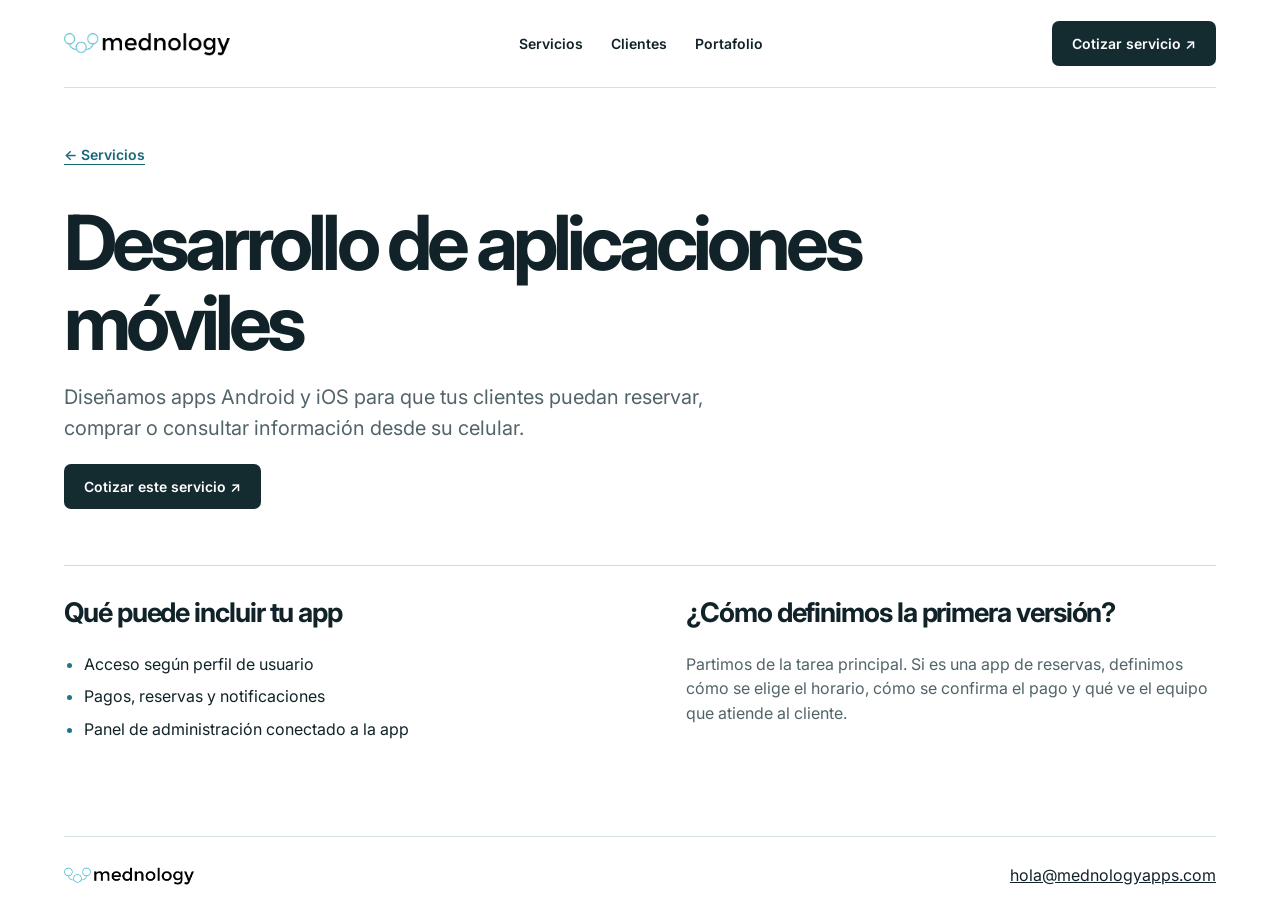
==== servicios/aplicaciones-moviles/index.html @ 37d96a36 "Incorporar mockup móvil y seis páginas de servicios" ====
<!doctype html><html lang="es-PE"><head><meta charset="utf-8"><meta name="viewport" content="width=device-width,initial-scale=1"><title>Desarrollo de aplicaciones móviles en Perú | Mednology Apps</title><meta name="description" content="Diseñamos apps Android y iOS para que tus clientes puedan reservar, comprar o consultar información desde su celular."><link rel="canonical" href="https://mednologyapps.com/servicios/aplicaciones-moviles/"><meta property="og:title" content="Desarrollo de aplicaciones móviles | Mednology Apps"><meta property="og:description" content="Diseñamos apps Android y iOS para que tus clientes puedan reservar, comprar o consultar información desde su celular."><meta property="og:image" content="https://mednologyapps.com/mednology.png"><meta property="og:type" content="website"><link rel="preconnect" href="https://fonts.googleapis.com"><link rel="stylesheet" href="https://fonts.googleapis.com/css2?family=Inter:wght@400;500;600;700;800&display=swap"><link rel="stylesheet" href="/site.css"><script type="application/ld+json">{"@context":"https://schema.org","@type":"Organization","name":"Mednology Apps","url":"https://mednologyapps.com/","logo":"https://mednologyapps.com/mednology.png","email":"hola@mednologyapps.com","areaServed":"PE"}</script></head><body><header><a href="/" aria-label="Mednology Apps, inicio"><img src="/mednology.png" alt="Mednology Apps"></a><nav><a href="/#servicios">Servicios</a><a href="/#clientes">Clientes</a><a href="/#portafolio">Portafolio</a></nav><a class="btn" href="/#cotizar">Cotizar servicio ↗</a></header><main class="detail"><a class="back" href="/#servicios">← Servicios</a><h1>Desarrollo de aplicaciones móviles</h1><p class="intro">Diseñamos apps Android y iOS para que tus clientes puedan reservar, comprar o consultar información desde su celular.</p><a class="btn" href="/#cotizar">Cotizar este servicio ↗</a><div class="details"><section><h2>Qué puede incluir tu app</h2><ul><li>Acceso según perfil de usuario</li><li>Pagos, reservas y notificaciones</li><li>Panel de administración conectado a la app</li></ul></section><section><h2>¿Cómo definimos la primera versión?</h2><p>Partimos de la tarea principal. Si es una app de reservas, definimos cómo se elige el horario, cómo se confirma el pago y qué ve el equipo que atiende al cliente.</p></section></div></main><footer><img src="/mednology.png" alt="Mednology Apps"><a href="mailto:hola@mednologyapps.com">hola@mednologyapps.com</a></footer></body></html>
---- site.css ----
*{box-sizing:border-box}html{scroll-behavior:smooth;scroll-padding-top:30px}body{margin:0;color:#112329;background:white;font:16px/1.55 Inter,Arial,sans-serif}header,main,footer{width:min(1240px,90%);margin:auto}header,footer,nav{display:flex;align-items:center;justify-content:space-between;gap:28px}header{height:88px;border-bottom:1px solid #d5e2e4}header img,footer img{width:166px;display:block}a{color:inherit}nav a,.btn,.link{text-decoration:none}nav a,.link{font-size:14px;font-weight:600}a:hover{text-decoration:underline}.btn,button{display:inline-flex;justify-content:center;align-items:center;background:#142b30;color:white;border:0;padding:14px 20px;border-radius:7px;font:600 14px Inter,Arial,sans-serif;cursor:pointer}.btn:hover,button:hover{background:#225259;text-decoration:none}.hero{display:grid;grid-template-columns:1fr 1fr;align-items:center;gap:5%;padding:70px 0}.hero h1{font-size:clamp(48px,5.8vw,86px);line-height:1.01;letter-spacing:-.076em;max-width:650px;margin:0}.hero em{font-style:normal;color:#167b89}.hero p{max-width:490px;font-size:18px;margin:25px 0 30px}.link{margin-left:16px}.board{background:#eff9fa;border:1px solid #d1e7e9;border-radius:18px;overflow:hidden;aspect-ratio:1.24}.board canvas{width:100%;height:100%;display:block}p{color:#526469}h2{font-size:clamp(36px,4vw,58px);line-height:1.08;letter-spacing:-.065em;margin:0 0 24px}h2 span{color:#52b8c8}#clientes{border-block:1px solid #d5e2e4;padding:25px 0}#clientes h2{font-size:13px;letter-spacing:.02em;color:#526469;margin:0 0 19px}.marquee{overflow:hidden}.track,.track div{display:flex;width:max-content;align-items:center}.track{animation:loop 50s linear infinite}.track b{font-size:23px;letter-spacing:-.04em;margin-right:58px;color:#45565b}.track:hover{animation-play-state:paused}@keyframes loop{to{transform:translateX(-50%)}}#servicios,#cotizar{padding:80px 0}.grid{display:grid;grid-template-columns:repeat(3,1fr);gap:0 28px}article{border-top:1px solid #c3d7db;padding:24px 0}article i{font:500 30px monospace;color:#187a8a}h3{font-size:22px;letter-spacing:-.04em;margin:18px 0 8px}article p{margin:0}#portafolio,#cotizar{display:grid;grid-template-columns:1fr 1fr;gap:6%;align-items:start}#portafolio{background:#e8f7f8;border-radius:14px;padding:42px}#portafolio h2{font-size:38px}form{display:grid;gap:14px}#cotizar form{grid-template-columns:1fr 1fr}.wide,output{grid-column:1/-1}label{display:grid;gap:5px;font-size:14px;font-weight:600}input,textarea{width:100%;min-width:0;padding:12px;border:1px solid #aabec2;border-radius:5px;font:inherit;background:white;color:inherit}textarea{resize:vertical}button{justify-self:start}footer{border-top:1px solid #d5e2e4;padding:26px 0}footer img{width:130px}@media(max-width:760px){header{height:70px}header img{width:130px}nav{display:none}.hero,#portafolio,#cotizar{grid-template-columns:1fr;gap:28px}.hero{padding:40px 0 30px}.board{aspect-ratio:1.6}.grid{grid-template-columns:1fr 1fr}#portafolio{padding:26px}#servicios,#cotizar{padding:50px 0}}@media(max-width:490px){.grid,#cotizar form{grid-template-columns:1fr}footer{flex-wrap:wrap}.btn{padding:12px 14px}}@media(prefers-reduced-motion:reduce){html{scroll-behavior:auto}.track{animation:none}.marquee{overflow-x:auto}}
.track b{display:inline-flex;align-items:center;gap:8px}.track img{filter:grayscale(1);object-fit:contain}
.board{border:0;background:white;aspect-ratio:auto}.board img{width:100%;height:auto;display:block;animation:arrive .7s ease-out}@keyframes arrive{from{opacity:.5;transform:translateY(8px)}to{opacity:1;transform:none}}@media(prefers-reduced-motion:reduce){.board img{animation:none}}article>a,.back{display:inline-block;margin-top:14px;color:#176978;font-weight:600;text-underline-offset:4px}.detail{padding-block:42px 70px}.back{font-size:14px}.detail h1{font-size:clamp(42px,6vw,76px);line-height:1.05;letter-spacing:-.065em;max-width:850px;margin:36px 0 18px}.intro{max-width:710px;font-size:20px}.details{margin-top:56px;border-top:1px solid #ccdce0;padding-top:32px;display:grid;grid-template-columns:1fr 1fr;gap:8%}.details h2{font-size:27px;letter-spacing:-.04em}.details ul{padding-left:20px}.details li{padding-bottom:8px}.details li::marker{color:#197787}@media(max-width:680px){.details{grid-template-columns:1fr;gap:26px}.intro{font-size:17px}}
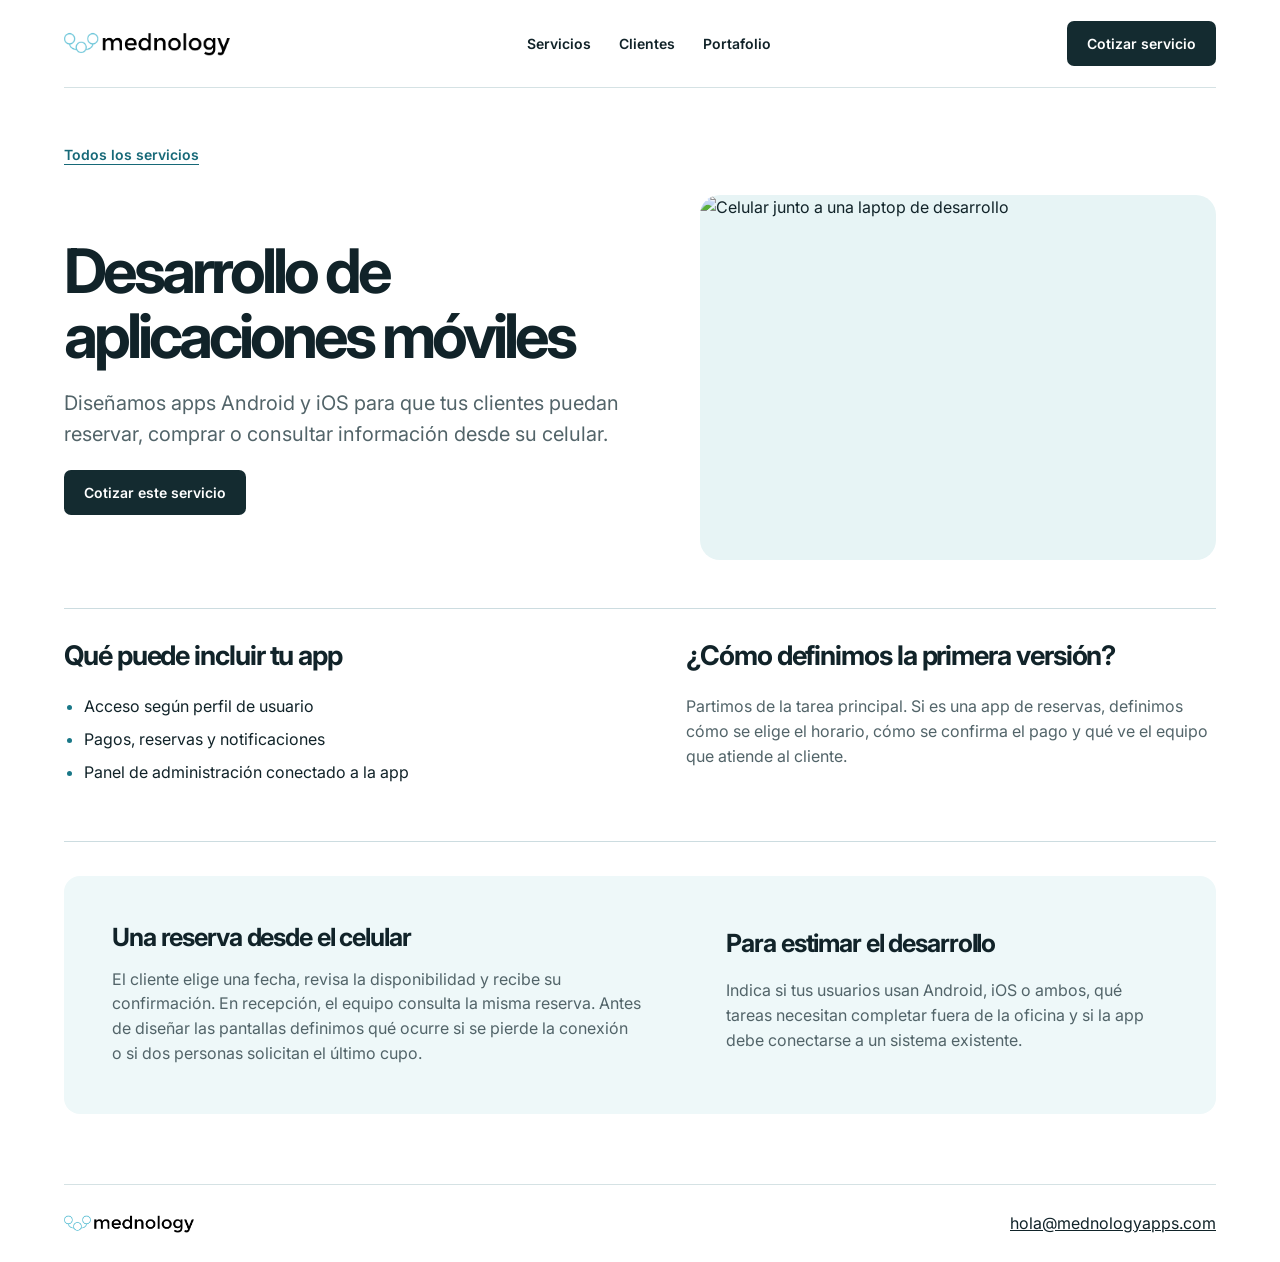
==== commit 0274f0a4: "Rediseñar tarjetas y detalles de servicios con fotografías y ejemplos" ====
--- a/servicios/aplicaciones-moviles/index.html
+++ b/servicios/aplicaciones-moviles/index.html
@@ -1 +1 @@
-<!doctype html><html lang="es-PE"><head><meta charset="utf-8"><meta name="viewport" content="width=device-width,initial-scale=1"><title>Desarrollo de aplicaciones móviles en Perú | Mednology Apps</title><meta name="description" content="Diseñamos apps Android y iOS para que tus clientes puedan reservar, comprar o consultar información desde su celular."><link rel="canonical" href="https://mednologyapps.com/servicios/aplicaciones-moviles/"><meta property="og:title" content="Desarrollo de aplicaciones móviles | Mednology Apps"><meta property="og:description" content="Diseñamos apps Android y iOS para que tus clientes puedan reservar, comprar o consultar información desde su celular."><meta property="og:image" content="https://mednologyapps.com/mednology.png"><meta property="og:type" content="website"><link rel="preconnect" href="https://fonts.googleapis.com"><link rel="stylesheet" href="https://fonts.googleapis.com/css2?family=Inter:wght@400;500;600;700;800&display=swap"><link rel="stylesheet" href="/site.css"><script type="application/ld+json">{"@context":"https://schema.org","@type":"Organization","name":"Mednology Apps","url":"https://mednologyapps.com/","logo":"https://mednologyapps.com/mednology.png","email":"hola@mednologyapps.com","areaServed":"PE"}</script></head><body><header><a href="/" aria-label="Mednology Apps, inicio"><img src="/mednology.png" alt="Mednology Apps"></a><nav><a href="/#servicios">Servicios</a><a href="/#clientes">Clientes</a><a href="/#portafolio">Portafolio</a></nav><a class="btn" href="/#cotizar">Cotizar servicio ↗</a></header><main class="detail"><a class="back" href="/#servicios">← Servicios</a><h1>Desarrollo de aplicaciones móviles</h1><p class="intro">Diseñamos apps Android y iOS para que tus clientes puedan reservar, comprar o consultar información desde su celular.</p><a class="btn" href="/#cotizar">Cotizar este servicio ↗</a><div class="details"><section><h2>Qué puede incluir tu app</h2><ul><li>Acceso según perfil de usuario</li><li>Pagos, reservas y notificaciones</li><li>Panel de administración conectado a la app</li></ul></section><section><h2>¿Cómo definimos la primera versión?</h2><p>Partimos de la tarea principal. Si es una app de reservas, definimos cómo se elige el horario, cómo se confirma el pago y qué ve el equipo que atiende al cliente.</p></section></div></main><footer><img src="/mednology.png" alt="Mednology Apps"><a href="mailto:hola@mednologyapps.com">hola@mednologyapps.com</a></footer></body></html>
+<!doctype html><html lang="es-PE"><head><meta charset="utf-8"><meta name="viewport" content="width=device-width,initial-scale=1"><title>Desarrollo de aplicaciones móviles en Perú | Mednology Apps</title><meta name="description" content="Diseñamos apps Android y iOS para que tus clientes puedan reservar, comprar o consultar información desde su celular."><link rel="canonical" href="https://mednologyapps.com/servicios/aplicaciones-moviles/"><meta property="og:title" content="Desarrollo de aplicaciones móviles | Mednology Apps"><meta property="og:description" content="Diseñamos apps Android y iOS para que tus clientes puedan reservar, comprar o consultar información desde su celular."><meta property="og:image" content="https://mednologyapps.com/mednology.png"><meta property="og:type" content="website"><link rel="preconnect" href="https://fonts.googleapis.com"><link rel="stylesheet" href="https://fonts.googleapis.com/css2?family=Inter:wght@400;500;600;700;800&display=swap"><link rel="stylesheet" href="/site.css"><script type="application/ld+json">{"@context":"https://schema.org","@type":"Organization","name":"Mednology Apps","url":"https://mednologyapps.com/","logo":"https://mednologyapps.com/mednology.png","email":"hola@mednologyapps.com","areaServed":"PE"}</script></head><body><header><a href="/" aria-label="Mednology Apps, inicio"><img src="/mednology.png" alt="Mednology Apps"></a><nav><a href="/#servicios">Servicios</a><a href="/#clientes">Clientes</a><a href="/#portafolio">Portafolio</a></nav><a class="btn" href="/#cotizar">Cotizar servicio</a></header><main class="detail"><a class="back" href="/#servicios">Todos los servicios</a><div class="service-hero"><div><h1>Desarrollo de aplicaciones móviles</h1><p class="intro">Diseñamos apps Android y iOS para que tus clientes puedan reservar, comprar o consultar información desde su celular.</p><a class="btn" href="/#cotizar">Cotizar este servicio</a></div><img class="service-photo" width="960" height="680" src="https://images.pexels.com/photos/48606/pexels-photo-48606.jpeg?auto=compress&amp;cs=tinysrgb&amp;w=960" alt="Celular junto a una laptop de desarrollo"></div><div class="details"><section><h2>Qué puede incluir tu app</h2><ul><li>Acceso según perfil de usuario</li><li>Pagos, reservas y notificaciones</li><li>Panel de administración conectado a la app</li></ul></section><section><h2>¿Cómo definimos la primera versión?</h2><p>Partimos de la tarea principal. Si es una app de reservas, definimos cómo se elige el horario, cómo se confirma el pago y qué ve el equipo que atiende al cliente.</p></section></div><section class="use-case"><div><h2>Una reserva desde el celular</h2><p>El cliente elige una fecha, revisa la disponibilidad y recibe su confirmación. En recepción, el equipo consulta la misma reserva. Antes de diseñar las pantallas definimos qué ocurre si se pierde la conexión o si dos personas solicitan el último cupo.</p></div><div><h3>Para estimar el desarrollo</h3><p>Indica si tus usuarios usan Android, iOS o ambos, qué tareas necesitan completar fuera de la oficina y si la app debe conectarse a un sistema existente.</p></div></section></main><footer><img src="/mednology.png" alt="Mednology Apps"><a href="mailto:hola@mednologyapps.com">hola@mednologyapps.com</a></footer></body></html>
--- a/site.css
+++ b/site.css
@@ -1,3 +1,4 @@
 *{box-sizing:border-box}html{scroll-behavior:smooth;scroll-padding-top:30px}body{margin:0;color:#112329;background:white;font:16px/1.55 Inter,Arial,sans-serif}header,main,footer{width:min(1240px,90%);margin:auto}header,footer,nav{display:flex;align-items:center;justify-content:space-between;gap:28px}header{height:88px;border-bottom:1px solid #d5e2e4}header img,footer img{width:166px;display:block}a{color:inherit}nav a,.btn,.link{text-decoration:none}nav a,.link{font-size:14px;font-weight:600}a:hover{text-decoration:underline}.btn,button{display:inline-flex;justify-content:center;align-items:center;background:#142b30;color:white;border:0;padding:14px 20px;border-radius:7px;font:600 14px Inter,Arial,sans-serif;cursor:pointer}.btn:hover,button:hover{background:#225259;text-decoration:none}.hero{display:grid;grid-template-columns:1fr 1fr;align-items:center;gap:5%;padding:70px 0}.hero h1{font-size:clamp(48px,5.8vw,86px);line-height:1.01;letter-spacing:-.076em;max-width:650px;margin:0}.hero em{font-style:normal;color:#167b89}.hero p{max-width:490px;font-size:18px;margin:25px 0 30px}.link{margin-left:16px}.board{background:#eff9fa;border:1px solid #d1e7e9;border-radius:18px;overflow:hidden;aspect-ratio:1.24}.board canvas{width:100%;height:100%;display:block}p{color:#526469}h2{font-size:clamp(36px,4vw,58px);line-height:1.08;letter-spacing:-.065em;margin:0 0 24px}h2 span{color:#52b8c8}#clientes{border-block:1px solid #d5e2e4;padding:25px 0}#clientes h2{font-size:13px;letter-spacing:.02em;color:#526469;margin:0 0 19px}.marquee{overflow:hidden}.track,.track div{display:flex;width:max-content;align-items:center}.track{animation:loop 50s linear infinite}.track b{font-size:23px;letter-spacing:-.04em;margin-right:58px;color:#45565b}.track:hover{animation-play-state:paused}@keyframes loop{to{transform:translateX(-50%)}}#servicios,#cotizar{padding:80px 0}.grid{display:grid;grid-template-columns:repeat(3,1fr);gap:0 28px}article{border-top:1px solid #c3d7db;padding:24px 0}article i{font:500 30px monospace;color:#187a8a}h3{font-size:22px;letter-spacing:-.04em;margin:18px 0 8px}article p{margin:0}#portafolio,#cotizar{display:grid;grid-template-columns:1fr 1fr;gap:6%;align-items:start}#portafolio{background:#e8f7f8;border-radius:14px;padding:42px}#portafolio h2{font-size:38px}form{display:grid;gap:14px}#cotizar form{grid-template-columns:1fr 1fr}.wide,output{grid-column:1/-1}label{display:grid;gap:5px;font-size:14px;font-weight:600}input,textarea{width:100%;min-width:0;padding:12px;border:1px solid #aabec2;border-radius:5px;font:inherit;background:white;color:inherit}textarea{resize:vertical}button{justify-self:start}footer{border-top:1px solid #d5e2e4;padding:26px 0}footer img{width:130px}@media(max-width:760px){header{height:70px}header img{width:130px}nav{display:none}.hero,#portafolio,#cotizar{grid-template-columns:1fr;gap:28px}.hero{padding:40px 0 30px}.board{aspect-ratio:1.6}.grid{grid-template-columns:1fr 1fr}#portafolio{padding:26px}#servicios,#cotizar{padding:50px 0}}@media(max-width:490px){.grid,#cotizar form{grid-template-columns:1fr}footer{flex-wrap:wrap}.btn{padding:12px 14px}}@media(prefers-reduced-motion:reduce){html{scroll-behavior:auto}.track{animation:none}.marquee{overflow-x:auto}}
 .track b{display:inline-flex;align-items:center;gap:8px}.track img{filter:grayscale(1);object-fit:contain}
 .board{border:0;background:white;aspect-ratio:auto}.board img{width:100%;height:auto;display:block;animation:arrive .7s ease-out}@keyframes arrive{from{opacity:.5;transform:translateY(8px)}to{opacity:1;transform:none}}@media(prefers-reduced-motion:reduce){.board img{animation:none}}article>a,.back{display:inline-block;margin-top:14px;color:#176978;font-weight:600;text-underline-offset:4px}.detail{padding-block:42px 70px}.back{font-size:14px}.detail h1{font-size:clamp(42px,6vw,76px);line-height:1.05;letter-spacing:-.065em;max-width:850px;margin:36px 0 18px}.intro{max-width:710px;font-size:20px}.details{margin-top:56px;border-top:1px solid #ccdce0;padding-top:32px;display:grid;grid-template-columns:1fr 1fr;gap:8%}.details h2{font-size:27px;letter-spacing:-.04em}.details ul{padding-left:20px}.details li{padding-bottom:8px}.details li::marker{color:#197787}@media(max-width:680px){.details{grid-template-columns:1fr;gap:26px}.intro{font-size:17px}}
+#servicios .grid{gap:20px}.service-card{display:flex;flex-direction:column;align-items:flex-start;min-width:0;padding:clamp(22px,3vw,36px);border:1px solid #d4e1e3;border-radius:16px;box-shadow:0 5px 18px #1539410d;background:white;text-decoration:none;transition:transform .2s,box-shadow .2s,border-color .2s}.service-card:hover,.service-card:focus-visible{border-color:#78bac4;box-shadow:0 12px 28px #1539411a;transform:translateY(-3px);text-decoration:none}.service-card i{display:grid;place-items:center;width:44px;height:44px;background:#e7f6f7;border-radius:12px;font:600 23px monospace;color:#196b77}.service-card h3{margin:20px 0 8px}.service-card p{margin:0 0 20px}.service-card span{margin-top:auto;color:#126571;font-size:14px;font-weight:650}.service-hero{display:grid;grid-template-columns:1.1fr 1fr;align-items:center;gap:6%;margin:28px 0 48px}.service-hero h1{margin:0;font-size:clamp(38px,4.8vw,68px)}.service-photo{display:block;width:100%;height:auto;aspect-ratio:24/17;object-fit:cover;border-radius:20px;background:#e7f4f5}.detail .details{margin:0;padding:32px 0;border-bottom:1px solid #ccdce0}.use-case{margin-top:34px;padding:clamp(24px,4vw,48px);border-radius:16px;background:#eef8f9;display:grid;grid-template-columns:1.2fr 1fr;gap:8%}.use-case h2,.use-case h3{margin:0;font-size:25px;letter-spacing:-.045em}.use-case p{margin-bottom:0}@media(max-width:760px){.service-hero,.use-case{grid-template-columns:1fr;gap:24px}.service-photo{max-height:310px}}@media(prefers-reduced-motion:reduce){.service-card{transition:none}.service-card:hover,.service-card:focus-visible{transform:none}}
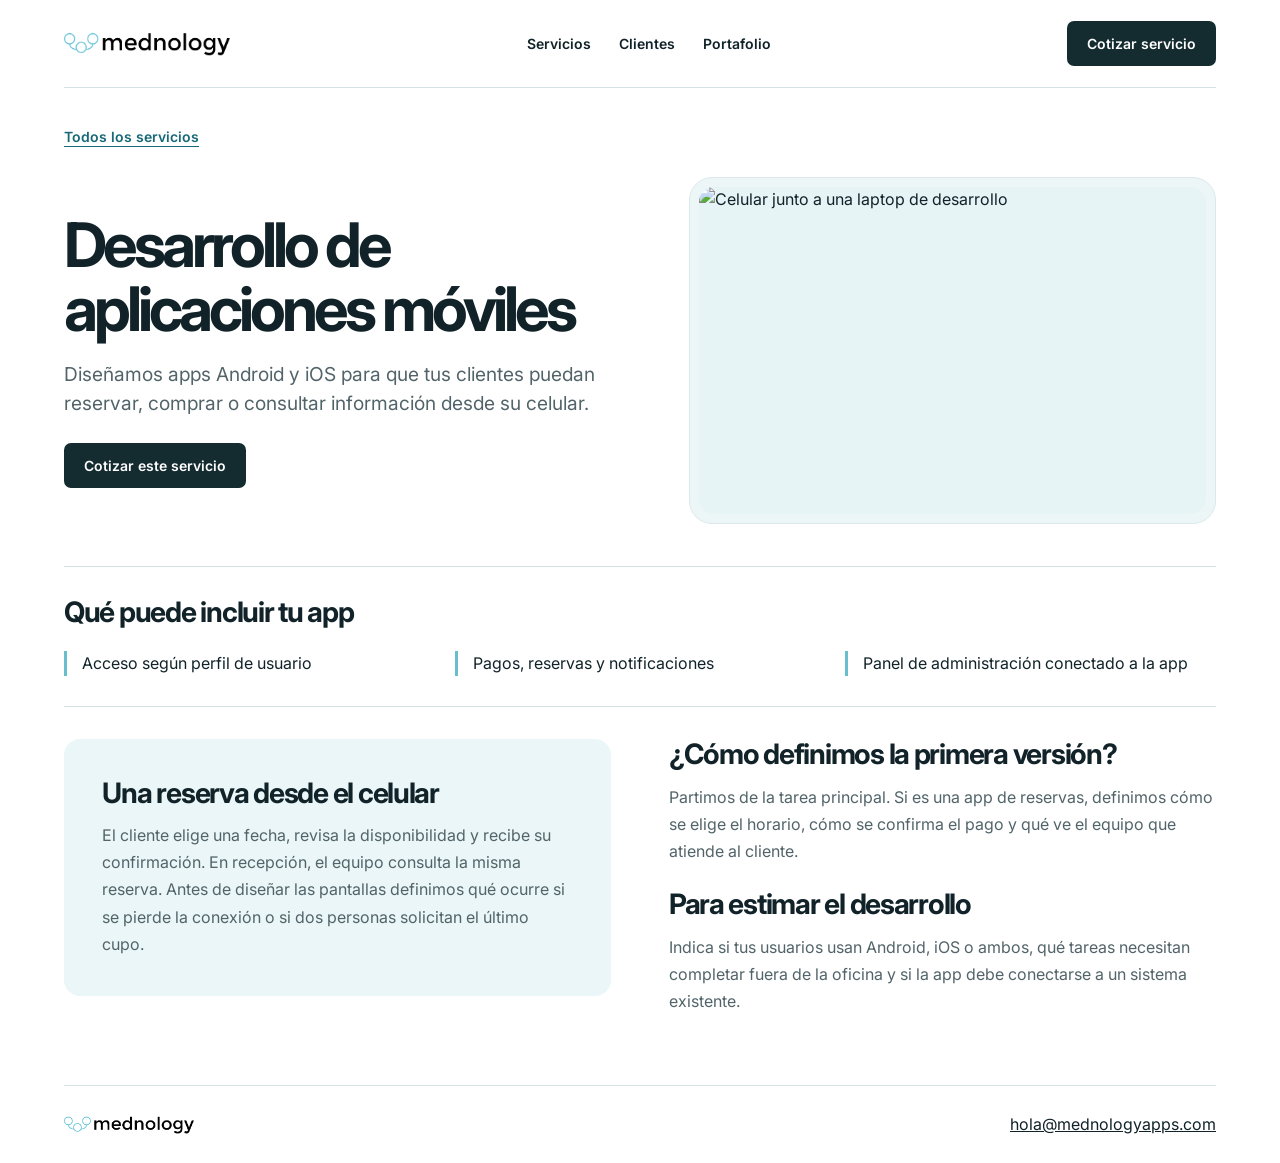
==== commit 8c3feebd: "Rediseñar cartas de servicios y ordenar portadas, alcance y ejemplos" ====
--- a/servicios/aplicaciones-moviles/index.html
+++ b/servicios/aplicaciones-moviles/index.html
@@ -1 +1 @@
-<!doctype html><html lang="es-PE"><head><meta charset="utf-8"><meta name="viewport" content="width=device-width,initial-scale=1"><title>Desarrollo de aplicaciones móviles en Perú | Mednology Apps</title><meta name="description" content="Diseñamos apps Android y iOS para que tus clientes puedan reservar, comprar o consultar información desde su celular."><link rel="canonical" href="https://mednologyapps.com/servicios/aplicaciones-moviles/"><meta property="og:title" content="Desarrollo de aplicaciones móviles | Mednology Apps"><meta property="og:description" content="Diseñamos apps Android y iOS para que tus clientes puedan reservar, comprar o consultar información desde su celular."><meta property="og:image" content="https://mednologyapps.com/mednology.png"><meta property="og:type" content="website"><link rel="preconnect" href="https://fonts.googleapis.com"><link rel="stylesheet" href="https://fonts.googleapis.com/css2?family=Inter:wght@400;500;600;700;800&display=swap"><link rel="stylesheet" href="/site.css"><script type="application/ld+json">{"@context":"https://schema.org","@type":"Organization","name":"Mednology Apps","url":"https://mednologyapps.com/","logo":"https://mednologyapps.com/mednology.png","email":"hola@mednologyapps.com","areaServed":"PE"}</script></head><body><header><a href="/" aria-label="Mednology Apps, inicio"><img src="/mednology.png" alt="Mednology Apps"></a><nav><a href="/#servicios">Servicios</a><a href="/#clientes">Clientes</a><a href="/#portafolio">Portafolio</a></nav><a class="btn" href="/#cotizar">Cotizar servicio</a></header><main class="detail"><a class="back" href="/#servicios">Todos los servicios</a><div class="service-hero"><div><h1>Desarrollo de aplicaciones móviles</h1><p class="intro">Diseñamos apps Android y iOS para que tus clientes puedan reservar, comprar o consultar información desde su celular.</p><a class="btn" href="/#cotizar">Cotizar este servicio</a></div><img class="service-photo" width="960" height="680" src="https://images.pexels.com/photos/48606/pexels-photo-48606.jpeg?auto=compress&amp;cs=tinysrgb&amp;w=960" alt="Celular junto a una laptop de desarrollo"></div><div class="details"><section><h2>Qué puede incluir tu app</h2><ul><li>Acceso según perfil de usuario</li><li>Pagos, reservas y notificaciones</li><li>Panel de administración conectado a la app</li></ul></section><section><h2>¿Cómo definimos la primera versión?</h2><p>Partimos de la tarea principal. Si es una app de reservas, definimos cómo se elige el horario, cómo se confirma el pago y qué ve el equipo que atiende al cliente.</p></section></div><section class="use-case"><div><h2>Una reserva desde el celular</h2><p>El cliente elige una fecha, revisa la disponibilidad y recibe su confirmación. En recepción, el equipo consulta la misma reserva. Antes de diseñar las pantallas definimos qué ocurre si se pierde la conexión o si dos personas solicitan el último cupo.</p></div><div><h3>Para estimar el desarrollo</h3><p>Indica si tus usuarios usan Android, iOS o ambos, qué tareas necesitan completar fuera de la oficina y si la app debe conectarse a un sistema existente.</p></div></section></main><footer><img src="/mednology.png" alt="Mednology Apps"><a href="mailto:hola@mednologyapps.com">hola@mednologyapps.com</a></footer></body></html>
+<!doctype html><html lang="es-PE"><head><meta charset="utf-8"><meta name="viewport" content="width=device-width,initial-scale=1"><title>Desarrollo de aplicaciones móviles en Perú | Mednology Apps</title><meta name="description" content="Diseñamos apps Android y iOS para que tus clientes puedan reservar, comprar o consultar información desde su celular."><link rel="canonical" href="https://mednologyapps.com/servicios/aplicaciones-moviles/"><meta property="og:title" content="Desarrollo de aplicaciones móviles | Mednology Apps"><meta property="og:description" content="Diseñamos apps Android y iOS para que tus clientes puedan reservar, comprar o consultar información desde su celular."><meta property="og:image" content="https://mednologyapps.com/mednology.png"><meta property="og:type" content="website"><link rel="preconnect" href="https://fonts.googleapis.com"><link rel="stylesheet" href="https://fonts.googleapis.com/css2?family=Inter:wght@400;500;600;700;800&display=swap"><link rel="stylesheet" href="/site.css?v=cartas-2"><script type="application/ld+json">{"@context":"https://schema.org","@type":"Organization","name":"Mednology Apps","url":"https://mednologyapps.com/","logo":"https://mednologyapps.com/mednology.png","email":"hola@mednologyapps.com","areaServed":"PE"}</script></head><body><header><a href="/" aria-label="Mednology Apps, inicio"><img src="/mednology.png" alt="Mednology Apps"></a><nav><a href="/#servicios">Servicios</a><a href="/#clientes">Clientes</a><a href="/#portafolio">Portafolio</a></nav><a class="btn" href="/#cotizar">Cotizar servicio</a></header><main class="detail"><a class="back" href="/#servicios">Todos los servicios</a><section class="service-hero"><div class="service-copy"><h1>Desarrollo de aplicaciones móviles</h1><p class="intro">Diseñamos apps Android y iOS para que tus clientes puedan reservar, comprar o consultar información desde su celular.</p><a class="btn" href="/#cotizar">Cotizar este servicio</a></div><div class="photo-frame"><img class="service-photo" width="960" height="680" src="https://images.pexels.com/photos/48606/pexels-photo-48606.jpeg?auto=compress&amp;cs=tinysrgb&amp;w=960" alt="Celular junto a una laptop de desarrollo"></div></section><section class="scope"><h2>Qué puede incluir tu app</h2><ul><li>Acceso según perfil de usuario</li><li>Pagos, reservas y notificaciones</li><li>Panel de administración conectado a la app</li></ul></section><div class="reading"><section class="example"><h2>Una reserva desde el celular</h2><p>El cliente elige una fecha, revisa la disponibilidad y recibe su confirmación. En recepción, el equipo consulta la misma reserva. Antes de diseñar las pantallas definimos qué ocurre si se pierde la conexión o si dos personas solicitan el último cupo.</p></section><section class="planning"><h2>¿Cómo definimos la primera versión?</h2><p>Partimos de la tarea principal. Si es una app de reservas, definimos cómo se elige el horario, cómo se confirma el pago y qué ve el equipo que atiende al cliente.</p><h2>Para estimar el desarrollo</h2><p>Indica si tus usuarios usan Android, iOS o ambos, qué tareas necesitan completar fuera de la oficina y si la app debe conectarse a un sistema existente.</p></section></div></main><footer><img src="/mednology.png" alt="Mednology Apps"><a href="mailto:hola@mednologyapps.com">hola@mednologyapps.com</a></footer></body></html>
--- a/site.css
+++ b/site.css
@@ -2,3 +2,4 @@
 .track b{display:inline-flex;align-items:center;gap:8px}.track img{filter:grayscale(1);object-fit:contain}
 .board{border:0;background:white;aspect-ratio:auto}.board img{width:100%;height:auto;display:block;animation:arrive .7s ease-out}@keyframes arrive{from{opacity:.5;transform:translateY(8px)}to{opacity:1;transform:none}}@media(prefers-reduced-motion:reduce){.board img{animation:none}}article>a,.back{display:inline-block;margin-top:14px;color:#176978;font-weight:600;text-underline-offset:4px}.detail{padding-block:42px 70px}.back{font-size:14px}.detail h1{font-size:clamp(42px,6vw,76px);line-height:1.05;letter-spacing:-.065em;max-width:850px;margin:36px 0 18px}.intro{max-width:710px;font-size:20px}.details{margin-top:56px;border-top:1px solid #ccdce0;padding-top:32px;display:grid;grid-template-columns:1fr 1fr;gap:8%}.details h2{font-size:27px;letter-spacing:-.04em}.details ul{padding-left:20px}.details li{padding-bottom:8px}.details li::marker{color:#197787}@media(max-width:680px){.details{grid-template-columns:1fr;gap:26px}.intro{font-size:17px}}
 #servicios .grid{gap:20px}.service-card{display:flex;flex-direction:column;align-items:flex-start;min-width:0;padding:clamp(22px,3vw,36px);border:1px solid #d4e1e3;border-radius:16px;box-shadow:0 5px 18px #1539410d;background:white;text-decoration:none;transition:transform .2s,box-shadow .2s,border-color .2s}.service-card:hover,.service-card:focus-visible{border-color:#78bac4;box-shadow:0 12px 28px #1539411a;transform:translateY(-3px);text-decoration:none}.service-card i{display:grid;place-items:center;width:44px;height:44px;background:#e7f6f7;border-radius:12px;font:600 23px monospace;color:#196b77}.service-card h3{margin:20px 0 8px}.service-card p{margin:0 0 20px}.service-card span{margin-top:auto;color:#126571;font-size:14px;font-weight:650}.service-hero{display:grid;grid-template-columns:1.1fr 1fr;align-items:center;gap:6%;margin:28px 0 48px}.service-hero h1{margin:0;font-size:clamp(38px,4.8vw,68px)}.service-photo{display:block;width:100%;height:auto;aspect-ratio:24/17;object-fit:cover;border-radius:20px;background:#e7f4f5}.detail .details{margin:0;padding:32px 0;border-bottom:1px solid #ccdce0}.use-case{margin-top:34px;padding:clamp(24px,4vw,48px);border-radius:16px;background:#eef8f9;display:grid;grid-template-columns:1.2fr 1fr;gap:8%}.use-case h2,.use-case h3{margin:0;font-size:25px;letter-spacing:-.045em}.use-case p{margin-bottom:0}@media(max-width:760px){.service-hero,.use-case{grid-template-columns:1fr;gap:24px}.service-photo{max-height:310px}}@media(prefers-reduced-motion:reduce){.service-card{transition:none}.service-card:hover,.service-card:focus-visible{transform:none}}
+#servicios .grid{gap:20px 24px;padding:32px clamp(8px,4vw,60px);grid-template-columns:repeat(3,minmax(0,1fr))}.service-card{--tilt:-2deg;align-items:center;justify-content:center;text-align:center;padding:30px 22px;min-height:213px;border-color:#304c53;background:#172f36;color:white;box-shadow:0 7px 0 -3px #c5d8dc,0 14px 25px #102c3419;transform:rotate(var(--tilt));border-radius:20px}.service-card:nth-child(3n+2){--tilt:1.5deg;position:relative;top:-12px}.service-card:nth-child(3n){--tilt:2deg}.service-card:nth-child(4){background:#0f6270}.service-card p{color:#d4e4e7;font-size:15px;margin:0;max-width:32ch}.service-card h3{font-size:21px;color:white}.service-card:hover,.service-card:focus-visible{transform:translateY(-4px) rotate(0);background:#18434d}.service-card .tile-mark{position:relative;isolation:isolate;width:42px;height:42px;border:1px solid #82ccda;border-radius:12px;background:#285963;box-shadow:2px 3px 0 #10292e;transform:rotate(-6deg);color:white}.tile-mark:before{content:"";position:absolute;z-index:-1;inset:-7px 5px 6px -6px;border-radius:10px;background:#79cddd;transform:rotate(-10deg)}.tile-mark b{position:absolute;inset:0;display:grid;place-items:center;border-radius:11px;background:#285963;font:600 20px/1 Inter,sans-serif}.mark-0 b:after{content:"";width:10px;height:19px;border:2px solid;border-radius:3px}.mark-1 b:after{content:"";width:22px;height:14px;border:2px solid;border-top-width:5px;border-radius:3px}.mark-2 b:after{content:"⋮⋯"}.mark-3 b:after{content:"{ }"}.mark-4 b:after{content:"✓";border:1px solid;border-radius:3px 3px 10px 10px;padding:1px 4px}.mark-5 b:after{content:"∞";font-size:28px}.detail{padding-top:24px}.service-hero{grid-template-columns:minmax(0,1fr) minmax(0,.94fr);gap:clamp(28px,5vw,74px);margin:28px 0 42px}.service-copy h1{font-size:clamp(36px,4.8vw,65px);text-wrap:balance}.service-copy .intro{font-size:clamp(16px,1.5vw,20px);margin:18px 0 24px}.photo-frame{padding:9px;background:#edf6f7;border:1px solid #dce9ec;border-radius:23px;min-width:0}.photo-frame img{border-radius:15px;aspect-ratio:1.55}.scope{padding:30px 0;border-block:1px solid #d3e1e4}.scope h2,.reading h2{font-size:clamp(22px,2.2vw,31px);letter-spacing:-.045em}.scope ul{padding:0;margin:0;display:grid;grid-template-columns:repeat(3,1fr);gap:20px;list-style:none}.scope li{padding-left:15px;border-left:3px solid #69bece}.reading{display:grid;grid-template-columns:1fr 1fr;gap:5%;margin:32px 0 0}.example{background:#eaf6f7;padding:clamp(22px,3vw,40px);border-radius:16px;align-self:start}.reading h2{margin:0 0 14px}.reading p{margin:0;line-height:1.7}.planning h2:not(:first-child){margin-top:24px}@media(max-width:840px){#servicios .grid{grid-template-columns:repeat(2,minmax(0,1fr));padding:16px 4px}.service-card:nth-child(n){top:0;--tilt:0deg}}@media(max-width:650px){.service-hero,.reading,.scope ul{grid-template-columns:1fr}.reading{gap:26px}.service-hero{gap:24px}.photo-frame img{max-height:235px}.scope ul{gap:14px}}@media(max-width:490px){#servicios .grid{grid-template-columns:1fr}.service-card{min-height:164px;padding:22px}}
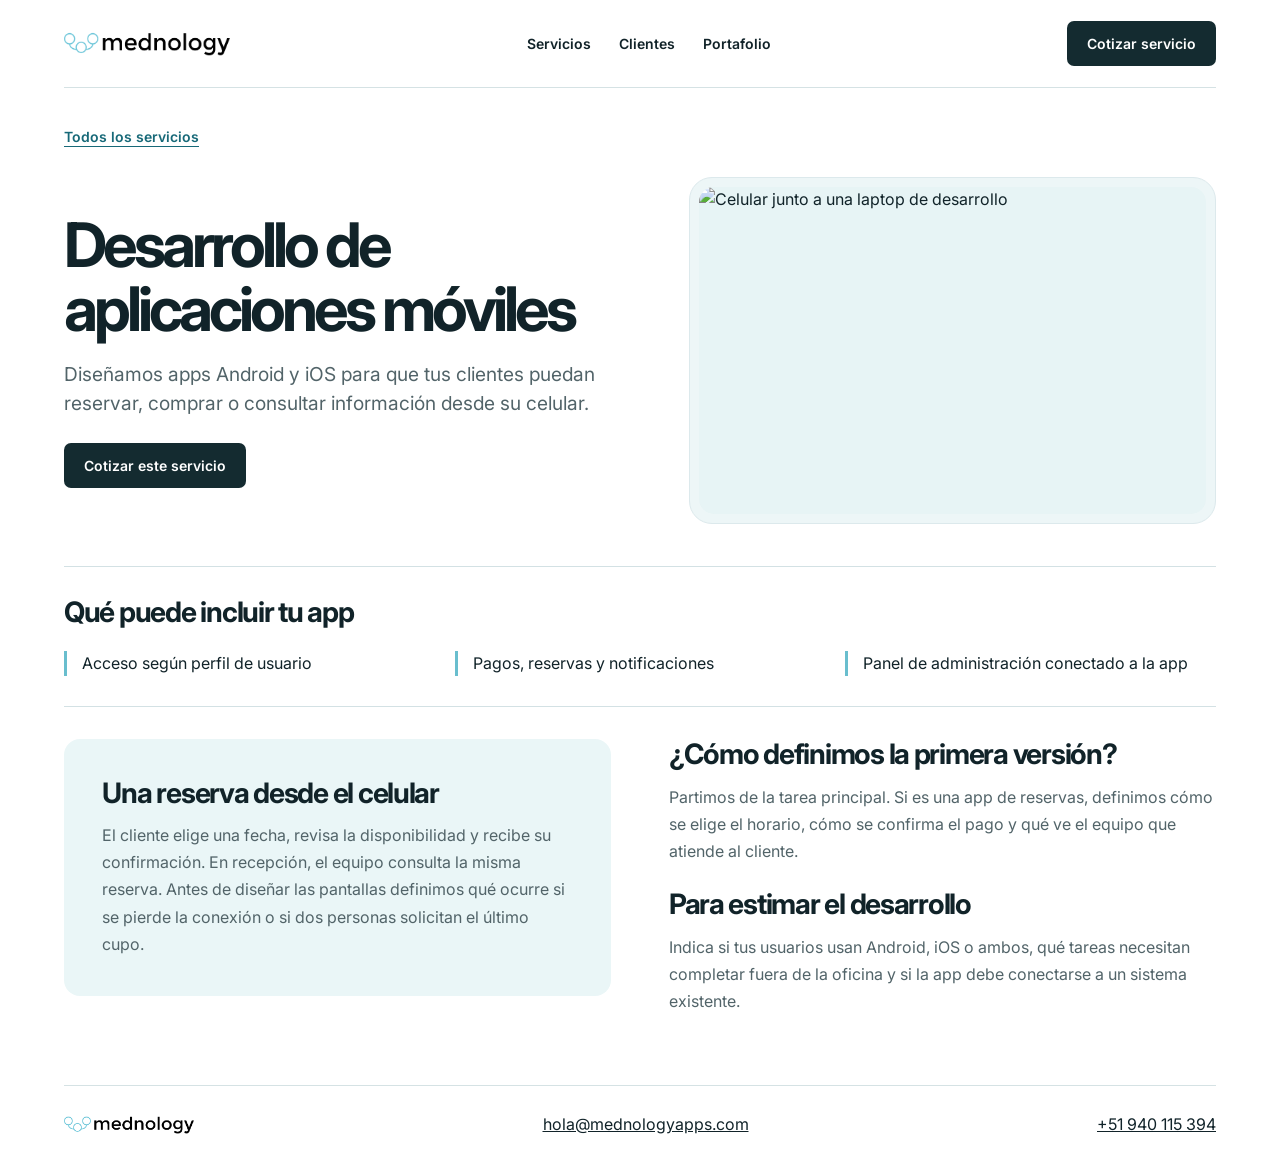
==== commit c2c62878: "Publicar el teléfono corporativo en contacto, pie y datos de organización" ====
--- a/servicios/aplicaciones-moviles/index.html
+++ b/servicios/aplicaciones-moviles/index.html
@@ -1 +1 @@
-<!doctype html><html lang="es-PE"><head><meta charset="utf-8"><meta name="viewport" content="width=device-width,initial-scale=1"><title>Desarrollo de aplicaciones móviles en Perú | Mednology Apps</title><meta name="description" content="Diseñamos apps Android y iOS para que tus clientes puedan reservar, comprar o consultar información desde su celular."><link rel="canonical" href="https://mednologyapps.com/servicios/aplicaciones-moviles/"><meta property="og:title" content="Desarrollo de aplicaciones móviles | Mednology Apps"><meta property="og:description" content="Diseñamos apps Android y iOS para que tus clientes puedan reservar, comprar o consultar información desde su celular."><meta property="og:image" content="https://mednologyapps.com/mednology.png"><meta property="og:type" content="website"><link rel="preconnect" href="https://fonts.googleapis.com"><link rel="stylesheet" href="https://fonts.googleapis.com/css2?family=Inter:wght@400;500;600;700;800&display=swap"><link rel="stylesheet" href="/site.css?v=cartas-2"><script type="application/ld+json">{"@context":"https://schema.org","@type":"Organization","name":"Mednology Apps","url":"https://mednologyapps.com/","logo":"https://mednologyapps.com/mednology.png","email":"hola@mednologyapps.com","areaServed":"PE"}</script></head><body><header><a href="/" aria-label="Mednology Apps, inicio"><img src="/mednology.png" alt="Mednology Apps"></a><nav><a href="/#servicios">Servicios</a><a href="/#clientes">Clientes</a><a href="/#portafolio">Portafolio</a></nav><a class="btn" href="/#cotizar">Cotizar servicio</a></header><main class="detail"><a class="back" href="/#servicios">Todos los servicios</a><section class="service-hero"><div class="service-copy"><h1>Desarrollo de aplicaciones móviles</h1><p class="intro">Diseñamos apps Android y iOS para que tus clientes puedan reservar, comprar o consultar información desde su celular.</p><a class="btn" href="/#cotizar">Cotizar este servicio</a></div><div class="photo-frame"><img class="service-photo" width="960" height="680" src="https://images.pexels.com/photos/48606/pexels-photo-48606.jpeg?auto=compress&amp;cs=tinysrgb&amp;w=960" alt="Celular junto a una laptop de desarrollo"></div></section><section class="scope"><h2>Qué puede incluir tu app</h2><ul><li>Acceso según perfil de usuario</li><li>Pagos, reservas y notificaciones</li><li>Panel de administración conectado a la app</li></ul></section><div class="reading"><section class="example"><h2>Una reserva desde el celular</h2><p>El cliente elige una fecha, revisa la disponibilidad y recibe su confirmación. En recepción, el equipo consulta la misma reserva. Antes de diseñar las pantallas definimos qué ocurre si se pierde la conexión o si dos personas solicitan el último cupo.</p></section><section class="planning"><h2>¿Cómo definimos la primera versión?</h2><p>Partimos de la tarea principal. Si es una app de reservas, definimos cómo se elige el horario, cómo se confirma el pago y qué ve el equipo que atiende al cliente.</p><h2>Para estimar el desarrollo</h2><p>Indica si tus usuarios usan Android, iOS o ambos, qué tareas necesitan completar fuera de la oficina y si la app debe conectarse a un sistema existente.</p></section></div></main><footer><img src="/mednology.png" alt="Mednology Apps"><a href="mailto:hola@mednologyapps.com">hola@mednologyapps.com</a></footer></body></html>
+<!doctype html><html lang="es-PE"><head><meta charset="utf-8"><meta name="viewport" content="width=device-width,initial-scale=1"><title>Desarrollo de aplicaciones móviles en Perú | Mednology Apps</title><meta name="description" content="Diseñamos apps Android y iOS para que tus clientes puedan reservar, comprar o consultar información desde su celular."><link rel="canonical" href="https://mednologyapps.com/servicios/aplicaciones-moviles/"><meta property="og:title" content="Desarrollo de aplicaciones móviles | Mednology Apps"><meta property="og:description" content="Diseñamos apps Android y iOS para que tus clientes puedan reservar, comprar o consultar información desde su celular."><meta property="og:image" content="https://mednologyapps.com/mednology.png"><meta property="og:type" content="website"><link rel="preconnect" href="https://fonts.googleapis.com"><link rel="stylesheet" href="https://fonts.googleapis.com/css2?family=Inter:wght@400;500;600;700;800&display=swap"><link rel="stylesheet" href="/site.css?v=cartas-2"><script type="application/ld+json">{"@context":"https://schema.org","@type":"Organization","name":"Mednology Apps","url":"https://mednologyapps.com/","logo":"https://mednologyapps.com/mednology.png","email":"hola@mednologyapps.com","areaServed":"PE","telephone":"+51940115394"}</script></head><body><header><a href="/" aria-label="Mednology Apps, inicio"><img src="/mednology.png" alt="Mednology Apps"></a><nav><a href="/#servicios">Servicios</a><a href="/#clientes">Clientes</a><a href="/#portafolio">Portafolio</a></nav><a class="btn" href="/#cotizar">Cotizar servicio</a></header><main class="detail"><a class="back" href="/#servicios">Todos los servicios</a><section class="service-hero"><div class="service-copy"><h1>Desarrollo de aplicaciones móviles</h1><p class="intro">Diseñamos apps Android y iOS para que tus clientes puedan reservar, comprar o consultar información desde su celular.</p><a class="btn" href="/#cotizar">Cotizar este servicio</a></div><div class="photo-frame"><img class="service-photo" width="960" height="680" src="https://images.pexels.com/photos/48606/pexels-photo-48606.jpeg?auto=compress&amp;cs=tinysrgb&amp;w=960" alt="Celular junto a una laptop de desarrollo"></div></section><section class="scope"><h2>Qué puede incluir tu app</h2><ul><li>Acceso según perfil de usuario</li><li>Pagos, reservas y notificaciones</li><li>Panel de administración conectado a la app</li></ul></section><div class="reading"><section class="example"><h2>Una reserva desde el celular</h2><p>El cliente elige una fecha, revisa la disponibilidad y recibe su confirmación. En recepción, el equipo consulta la misma reserva. Antes de diseñar las pantallas definimos qué ocurre si se pierde la conexión o si dos personas solicitan el último cupo.</p></section><section class="planning"><h2>¿Cómo definimos la primera versión?</h2><p>Partimos de la tarea principal. Si es una app de reservas, definimos cómo se elige el horario, cómo se confirma el pago y qué ve el equipo que atiende al cliente.</p><h2>Para estimar el desarrollo</h2><p>Indica si tus usuarios usan Android, iOS o ambos, qué tareas necesitan completar fuera de la oficina y si la app debe conectarse a un sistema existente.</p></section></div></main><footer><img src="/mednology.png" alt="Mednology Apps"><a href="mailto:hola@mednologyapps.com">hola@mednologyapps.com</a><a href="tel:+51940115394" aria-label="Llamar a Mednology Apps al +51 940 115 394">+51 940 115 394</a></footer></body></html>
